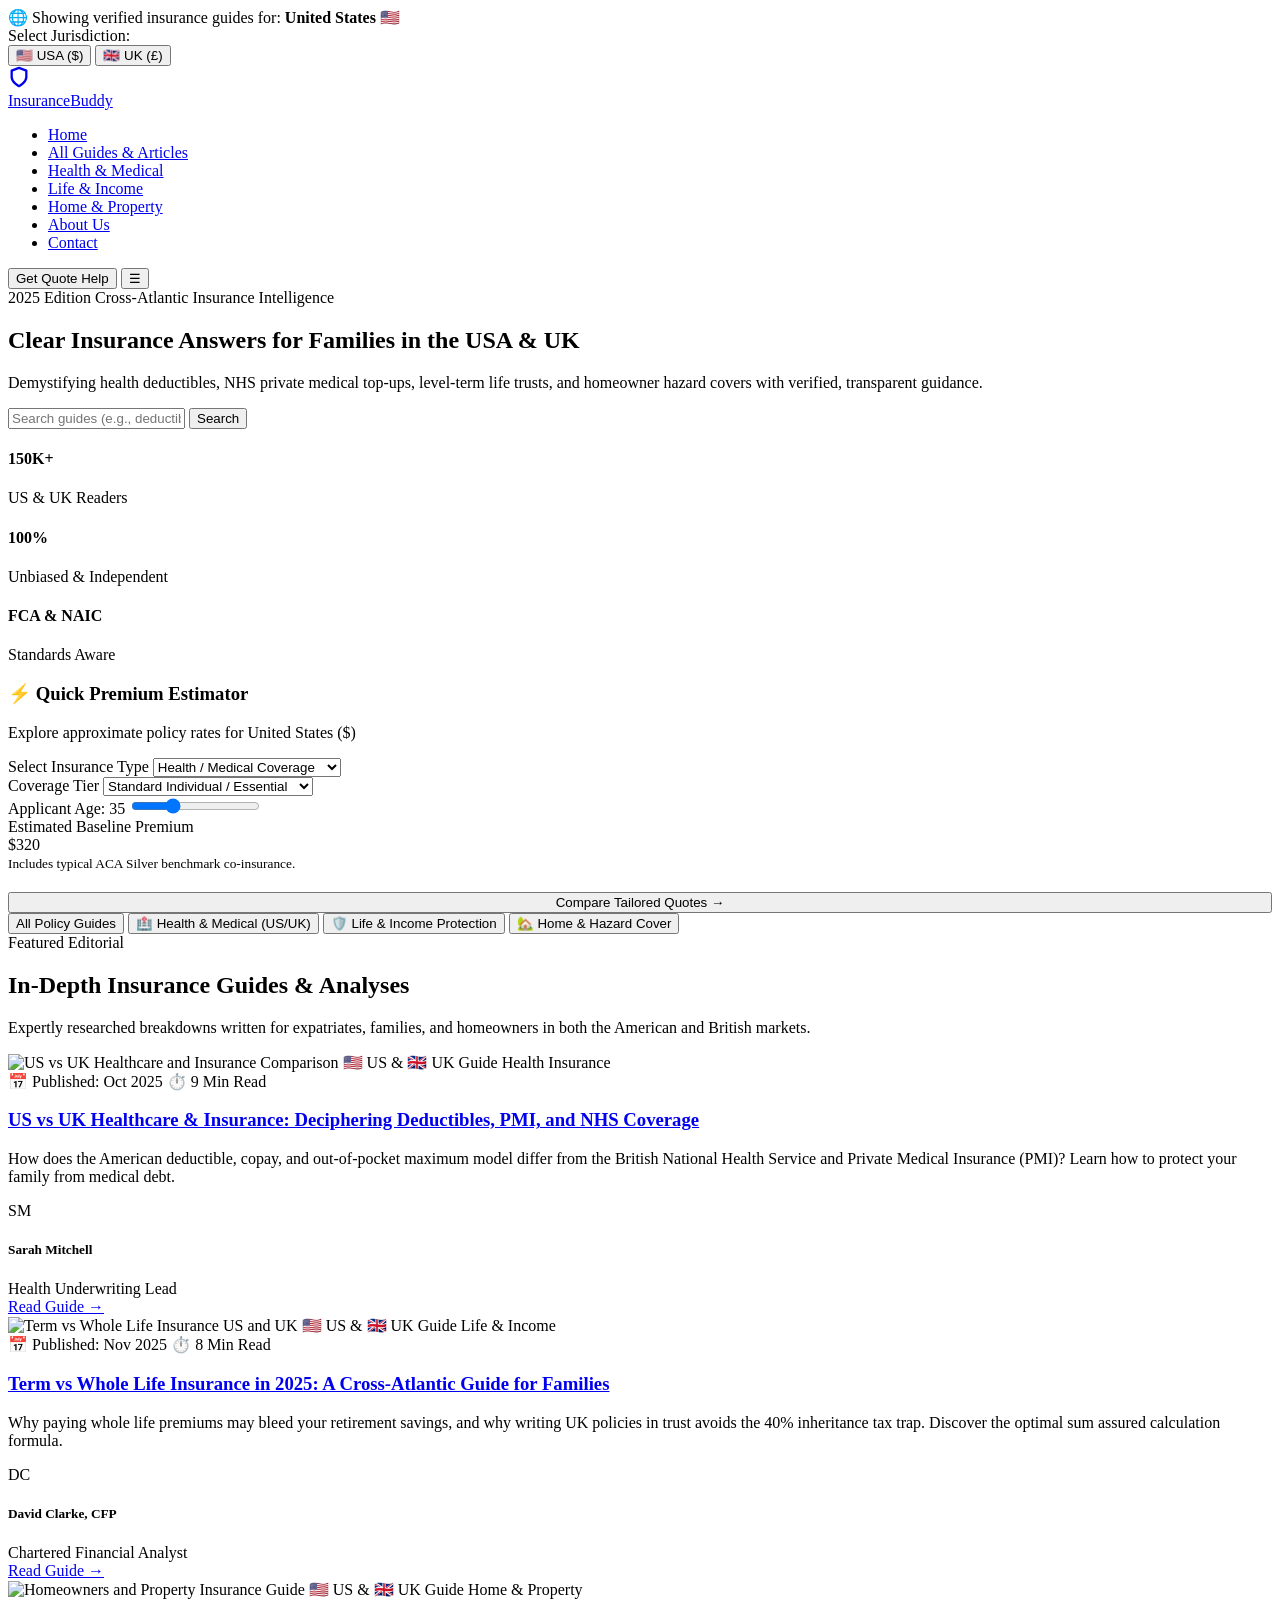
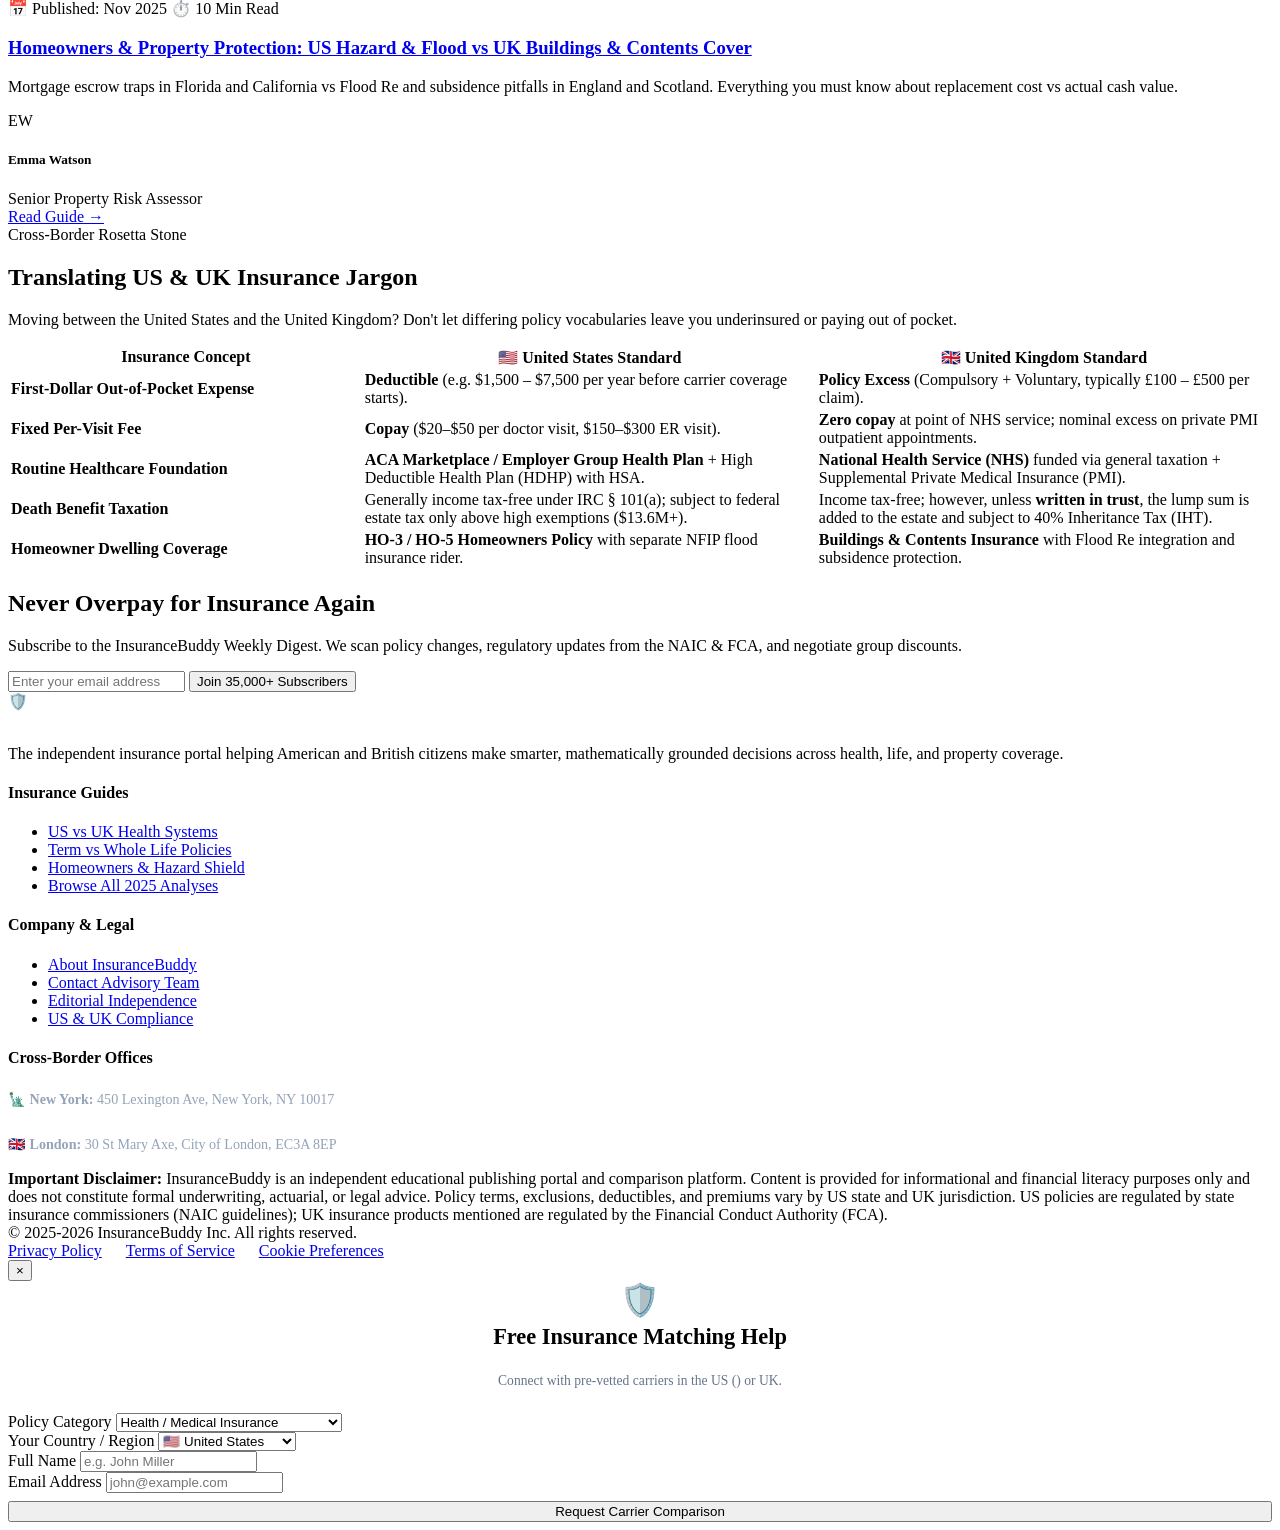
==== index.html @ ffb98aef "Add index.html" ====
<!DOCTYPE html>
<html lang="en">
<head>
  <meta charset="UTF-8">
  <meta name="viewport" content="width=device-width, initial-scale=1.0">
  <title>InsuranceBuddy - Smart Insurance Guides & Comparisons for USA & UK</title>
  <meta name="description" content="InsuranceBuddy provides unbiased, cross-border insurance guides, premium estimators, and policy breakdowns tailored specifically for consumers and families in the USA and United Kingdom.">
  <link rel="stylesheet" href="css/styles.css">
  <link rel="icon" href="data:image/svg+xml,<svg xmlns=%22http://www.w3.org/2000/svg%22 viewBox=%220 0 100 100%22><text y=%22.9em%22 font-size=%2290%22>🛡️</text></svg>">
</head>
<body>

  <!-- Top Region Selector & Market Banner -->
  <aside class="top-notice-bar" aria-label="Region selector bar">
    <div class="container top-notice-inner">
      <div>
        <span>🌐 Showing verified insurance guides for: <strong data-region-name>United States</strong> <span data-region-flag>🇺🇸</span></span>
      </div>
      <div class="region-selector">
        <span>Select Jurisdiction:</span>
        <div class="region-btn-group" role="group" aria-label="Country selection">
          <button type="button" class="region-toggle-btn active" data-region="US">🇺🇸 USA ($)</button>
          <button type="button" class="region-toggle-btn" data-region="UK">🇬🇧 UK (£)</button>
        </div>
      </div>
    </div>
  </aside>

  <!-- Main Navigation Header -->
  <header class="main-header">
    <div class="container">
      <nav class="navbar" aria-label="Main Navigation">
        <a href="index.html" class="brand-logo" aria-label="InsuranceBuddy Homepage">
          <div class="brand-icon">
            <svg width="22" height="22" viewBox="0 0 24 24" fill="none" stroke="currentColor" stroke-width="2.5" stroke-linecap="round" stroke-linejoin="round">
              <path d="M12 22s8-4 8-10V5l-8-3-8 3v7c0 6 8 10 8 10z"/>
            </svg>
          </div>
          <span>Insurance<span class="highlight">Buddy</span></span>
        </a>

        <ul class="nav-links">
          <li><a href="index.html" class="active">Home</a></li>
          <li><a href="blog.html">All Guides &amp; Articles</a></li>
          <li><a href="post-health-insurance-us-uk.html">Health &amp; Medical</a></li>
          <li><a href="post-life-insurance-guide.html">Life &amp; Income</a></li>
          <li><a href="post-property-insurance-guide.html">Home &amp; Property</a></li>
          <li><a href="about.html">About Us</a></li>
          <li><a href="contact.html">Contact</a></li>
        </ul>

        <div class="nav-actions">
          <button class="btn btn-primary open-quote-modal">Get Quote Help</button>
          <button class="mobile-toggle" aria-label="Toggle navigation menu">&#9776;</button>
        </div>
      </nav>
    </div>
  </header>

  <main>
    <!-- Hero Section with Dual US/UK Value Proposition & Interactive Calculator -->
    <section class="hero-section">
      <div class="container">
        <div class="hero-grid">
          <div class="hero-text-col">
            <div class="hero-badge">
              <span class="pill">2025 Edition</span>
              <span>Cross-Atlantic Insurance Intelligence</span>
            </div>
            <h1 class="hero-title">
              Clear Insurance Answers for Families in the <span class="blue-gradient">USA &amp; UK</span>
            </h1>
            <p class="hero-subtitle">
              Demystifying health deductibles, NHS private medical top-ups, level-term life trusts, and homeowner hazard covers with verified, transparent guidance.
            </p>

            <div class="search-bar-wrap">
              <input type="text" id="blog-search-input" placeholder="Search guides (e.g., deductible, PMI, term life, hazard)..." aria-label="Search guides">
              <button class="btn btn-primary" type="button" onclick="document.getElementById('guides-section').scrollIntoView({behavior: 'smooth'})">Search</button>
            </div>

            <div class="trust-stats">
              <div class="stat-item">
                <h4>150K+</h4>
                <p>US &amp; UK Readers</p>
              </div>
              <div class="stat-item">
                <h4>100%</h4>
                <p>Unbiased &amp; Independent</p>
              </div>
              <div class="stat-item">
                <h4>FCA &amp; NAIC</h4>
                <p>Standards Aware</p>
              </div>
            </div>
          </div>

          <!-- Interactive Live Estimate Calculator -->
          <div class="hero-calc-card">
            <div class="calc-header">
              <h3>⚡ Quick Premium Estimator</h3>
              <p>Explore approximate policy rates for <span data-region-name>United States</span> (<span data-currency-symbol>$</span>)</p>
            </div>

            <div class="calc-form-group">
              <label for="calc-insurance-type">Select Insurance Type</label>
              <select id="calc-insurance-type" class="calc-select">
                <option value="health">Health / Medical Coverage</option>
                <option value="life">Life Insurance (Term Policy)</option>
                <option value="home">Home / Property Insurance</option>
                <option value="auto">Car / Auto Insurance</option>
              </select>
            </div>

            <div class="calc-form-group">
              <label for="calc-coverage-tier">Coverage Tier</label>
              <select id="calc-coverage-tier" class="calc-select">
                <option value="standard">Standard Individual / Essential</option>
                <option value="premium">Comprehensive / Family Plus</option>
                <option value="estate">High Sum Assured / Elite Cover</option>
              </select>
            </div>

            <div class="calc-form-group">
              <label for="calc-age-input">Applicant Age: <span id="age-val">35</span></label>
              <input type="range" id="calc-age-input" min="20" max="70" value="35" class="calc-input" oninput="document.getElementById('age-val').textContent = this.value">
            </div>

            <div class="calc-result-box">
              <span class="calc-estimate-label">Estimated Baseline Premium</span>
              <div class="calc-price" id="calc-display-price">$320</div>
              <small id="calc-display-note">Includes typical ACA Silver benchmark co-insurance.</small>
            </div>

            <button style="width: 100%; margin-top: 1.25rem;" class="btn btn-primary open-quote-modal">
              Compare Tailored Quotes &rarr;
            </button>
          </div>
        </div>
      </div>
    </section>

    <!-- Category Pill Filter Section -->
    <section class="category-filter-section">
      <div class="container">
        <div class="category-tags" role="tablist">
          <button class="cat-pill active" data-category="all" role="tab">All Policy Guides</button>
          <button class="cat-pill" data-category="health" role="tab">🏥 Health &amp; Medical (US/UK)</button>
          <button class="cat-pill" data-category="life" role="tab">🛡️ Life &amp; Income Protection</button>
          <button class="cat-pill" data-category="property" role="tab">🏡 Home &amp; Hazard Cover</button>
        </div>
      </div>
    </section>

    <!-- Featured Blog Guides Section -->
    <section class="section-padding" id="guides-section">
      <div class="container">
        <div class="section-head">
          <span class="section-tag">Featured Editorial</span>
          <h2 class="section-title">In-Depth Insurance Guides &amp; Analyses</h2>
          <p class="section-desc">
            Expertly researched breakdowns written for expatriates, families, and homeowners in both the American and British markets.
          </p>
        </div>

        <div class="blog-grid">
          <!-- Blog Card 1: Health Insurance -->
          <article class="blog-card" data-category="health">
            <div class="card-thumb-wrap">
              <img src="images/health-insurance.svg" alt="US vs UK Healthcare and Insurance Comparison" class="card-svg-hero" loading="lazy">
              <span class="region-tag tag-both">🇺🇸 US &amp; 🇬🇧 UK Guide</span>
              <span class="category-tag">Health Insurance</span>
            </div>
            <div class="card-body">
              <div class="card-meta">
                <span>📅 Published: Oct 2025</span>
                <span>⏱️ 9 Min Read</span>
              </div>
              <h3 class="card-title">
                <a href="post-health-insurance-us-uk.html">US vs UK Healthcare &amp; Insurance: Deciphering Deductibles, PMI, and NHS Coverage</a>
              </h3>
              <p class="card-excerpt">
                How does the American deductible, copay, and out-of-pocket maximum model differ from the British National Health Service and Private Medical Insurance (PMI)? Learn how to protect your family from medical debt.
              </p>
              <div class="card-footer">
                <div class="card-author">
                  <div class="author-avatar">SM</div>
                  <div class="author-info">
                    <h5>Sarah Mitchell</h5>
                    <span>Health Underwriting Lead</span>
                  </div>
                </div>
                <a href="post-health-insurance-us-uk.html" class="read-more-link">Read Guide &rarr;</a>
              </div>
            </div>
          </article>

          <!-- Blog Card 2: Life Insurance -->
          <article class="blog-card" data-category="life">
            <div class="card-thumb-wrap">
              <img src="images/life-insurance.svg" alt="Term vs Whole Life Insurance US and UK" class="card-svg-hero" loading="lazy">
              <span class="region-tag tag-both">🇺🇸 US &amp; 🇬🇧 UK Guide</span>
              <span class="category-tag">Life &amp; Income</span>
            </div>
            <div class="card-body">
              <div class="card-meta">
                <span>📅 Published: Nov 2025</span>
                <span>⏱️ 8 Min Read</span>
              </div>
              <h3 class="card-title">
                <a href="post-life-insurance-guide.html">Term vs Whole Life Insurance in 2025: A Cross-Atlantic Guide for Families</a>
              </h3>
              <p class="card-excerpt">
                Why paying whole life premiums may bleed your retirement savings, and why writing UK policies in trust avoids the 40% inheritance tax trap. Discover the optimal sum assured calculation formula.
              </p>
              <div class="card-footer">
                <div class="card-author">
                  <div class="author-avatar">DC</div>
                  <div class="author-info">
                    <h5>David Clarke, CFP</h5>
                    <span>Chartered Financial Analyst</span>
                  </div>
                </div>
                <a href="post-life-insurance-guide.html" class="read-more-link">Read Guide &rarr;</a>
              </div>
            </div>
          </article>

          <!-- Blog Card 3: Property Insurance -->
          <article class="blog-card" data-category="property">
            <div class="card-thumb-wrap">
              <img src="images/property-insurance.svg" alt="Homeowners and Property Insurance Guide" class="card-svg-hero" loading="lazy">
              <span class="region-tag tag-both">🇺🇸 US &amp; 🇬🇧 UK Guide</span>
              <span class="category-tag">Home &amp; Property</span>
            </div>
            <div class="card-body">
              <div class="card-meta">
                <span>📅 Published: Nov 2025</span>
                <span>⏱️ 10 Min Read</span>
              </div>
              <h3 class="card-title">
                <a href="post-property-insurance-guide.html">Homeowners &amp; Property Protection: US Hazard &amp; Flood vs UK Buildings &amp; Contents Cover</a>
              </h3>
              <p class="card-excerpt">
                Mortgage escrow traps in Florida and California vs Flood Re and subsidence pitfalls in England and Scotland. Everything you must know about replacement cost vs actual cash value.
              </p>
              <div class="card-footer">
                <div class="card-author">
                  <div class="author-avatar">EW</div>
                  <div class="author-info">
                    <h5>Emma Watson</h5>
                    <span>Senior Property Risk Assessor</span>
                  </div>
                </div>
                <a href="post-property-insurance-guide.html" class="read-more-link">Read Guide &rarr;</a>
              </div>
            </div>
          </article>
        </div>
      </div>
    </section>

    <!-- Transatlantic Terminology Rosetta Stone -->
    <section class="section-padding comparison-section">
      <div class="container">
        <div class="section-head">
          <span class="section-tag">Cross-Border Rosetta Stone</span>
          <h2 class="section-title">Translating US &amp; UK Insurance Jargon</h2>
          <p class="section-desc">
            Moving between the United States and the United Kingdom? Don't let differing policy vocabularies leave you underinsured or paying out of pocket.
          </p>
        </div>

        <div class="compare-table-wrap">
          <table class="compare-table">
            <thead>
              <tr>
                <th style="width: 28%;">Insurance Concept</th>
                <th style="width: 36%;"><span class="badge-country">🇺🇸 United States Standard</span></th>
                <th style="width: 36%;"><span class="badge-country">🇬🇧 United Kingdom Standard</span></th>
              </tr>
            </thead>
            <tbody>
              <tr>
                <td><strong>First-Dollar Out-of-Pocket Expense</strong></td>
                <td><strong>Deductible</strong> (e.g. $1,500 – $7,500 per year before carrier coverage starts).</td>
                <td><strong>Policy Excess</strong> (Compulsory + Voluntary, typically £100 – £500 per claim).</td>
              </tr>
              <tr>
                <td><strong>Fixed Per-Visit Fee</strong></td>
                <td><strong>Copay</strong> ($20–$50 per doctor visit, $150–$300 ER visit).</td>
                <td><strong>Zero copay</strong> at point of NHS service; nominal excess on private PMI outpatient appointments.</td>
              </tr>
              <tr>
                <td><strong>Routine Healthcare Foundation</strong></td>
                <td><strong>ACA Marketplace / Employer Group Health Plan</strong> + High Deductible Health Plan (HDHP) with HSA.</td>
                <td><strong>National Health Service (NHS)</strong> funded via general taxation + Supplemental Private Medical Insurance (PMI).</td>
              </tr>
              <tr>
                <td><strong>Death Benefit Taxation</strong></td>
                <td>Generally income tax-free under IRC § 101(a); subject to federal estate tax only above high exemptions ($13.6M+).</td>
                <td>Income tax-free; however, unless <strong>written in trust</strong>, the lump sum is added to the estate and subject to 40% Inheritance Tax (IHT).</td>
              </tr>
              <tr>
                <td><strong>Homeowner Dwelling Coverage</strong></td>
                <td><strong>HO-3 / HO-5 Homeowners Policy</strong> with separate NFIP flood insurance rider.</td>
                <td><strong>Buildings &amp; Contents Insurance</strong> with Flood Re integration and subsidence protection.</td>
              </tr>
            </tbody>
          </table>
        </div>
      </div>
    </section>

    <!-- Newsletter CTA Banner -->
    <section class="section-padding">
      <div class="container">
        <div class="cta-banner">
          <div class="cta-content">
            <h2 class="cta-title">Never Overpay for Insurance Again</h2>
            <p class="cta-desc">
              Subscribe to the InsuranceBuddy Weekly Digest. We scan policy changes, regulatory updates from the NAIC &amp; FCA, and negotiate group discounts.
            </p>
            <form class="newsletter-form">
              <input type="email" placeholder="Enter your email address" required aria-label="Email address">
              <button type="submit" class="btn btn-primary">Join 35,000+ Subscribers</button>
            </form>
          </div>
        </div>
      </div>
    </section>
  </main>

  <!-- Global Footer -->
  <footer class="main-footer">
    <div class="container">
      <div class="footer-grid">
        <div class="footer-brand">
          <a href="index.html" class="brand-logo" style="color: #ffffff;">
            <div class="brand-icon">🛡️</div>
            <span>Insurance<span class="highlight">Buddy</span></span>
          </a>
          <p>
            The independent insurance portal helping American and British citizens make smarter, mathematically grounded decisions across health, life, and property coverage.
          </p>
        </div>

        <div class="footer-col">
          <h4>Insurance Guides</h4>
          <ul class="footer-links">
            <li><a href="post-health-insurance-us-uk.html">US vs UK Health Systems</a></li>
            <li><a href="post-life-insurance-guide.html">Term vs Whole Life Policies</a></li>
            <li><a href="post-property-insurance-guide.html">Homeowners &amp; Hazard Shield</a></li>
            <li><a href="blog.html">Browse All 2025 Analyses</a></li>
          </ul>
        </div>

        <div class="footer-col">
          <h4>Company &amp; Legal</h4>
          <ul class="footer-links">
            <li><a href="about.html">About InsuranceBuddy</a></li>
            <li><a href="contact.html">Contact Advisory Team</a></li>
            <li><a href="about.html#editorial">Editorial Independence</a></li>
            <li><a href="about.html#compliance">US &amp; UK Compliance</a></li>
          </ul>
        </div>

        <div class="footer-col">
          <h4>Cross-Border Offices</h4>
          <p style="font-size: 0.88rem; line-height: 1.6; color: #94a3b8;">
            🗽 <strong>New York:</strong> 450 Lexington Ave, New York, NY 10017<br><br>
            🇬🇧 <strong>London:</strong> 30 St Mary Axe, City of London, EC3A 8EP
          </p>
        </div>
      </div>

      <div class="regulatory-disclaimer">
        <strong>Important Disclaimer:</strong> InsuranceBuddy is an independent educational publishing portal and comparison platform. Content is provided for informational and financial literacy purposes only and does not constitute formal underwriting, actuarial, or legal advice. Policy terms, exclusions, deductibles, and premiums vary by US state and UK jurisdiction. US policies are regulated by state insurance commissioners (NAIC guidelines); UK insurance products mentioned are regulated by the Financial Conduct Authority (FCA).
      </div>

      <div class="footer-bottom">
        <div>&copy; 2025-2026 InsuranceBuddy Inc. All rights reserved.</div>
        <div style="display: flex; gap: 1.5rem;">
          <a href="#">Privacy Policy</a>
          <a href="#">Terms of Service</a>
          <a href="#">Cookie Preferences</a>
        </div>
      </div>
    </div>
  </footer>

  <!-- Interactive Quick Quote Assistance Modal -->
  <div class="quote-modal-overlay" id="quote-modal-overlay">
    <div class="quote-modal">
      <button class="modal-close" aria-label="Close dialog">&times;</button>
      <div style="text-align: center; margin-bottom: 1.5rem;">
        <span style="font-size: 2rem;">🛡️</span>
        <h3 style="font-size: 1.4rem; margin-top: 0.35rem;">Free Insurance Matching Help</h3>
        <p style="font-size: 0.85rem; color: #64748b;">Connect with pre-vetted carriers in the US (<span data-region-name></span>) or UK.</p>
      </div>

      <form id="modal-quote-form">
        <div class="form-group">
          <label>Policy Category</label>
          <select class="form-control" required>
            <option value="health">Health / Medical Insurance</option>
            <option value="life">Term / Whole Life Insurance</option>
            <option value="home">Homeowners / Property Protection</option>
            <option value="auto">Auto / Motor Insurance</option>
          </select>
        </div>

        <div class="form-group">
          <label>Your Country / Region</label>
          <select class="form-control" required>
            <option value="US">🇺🇸 United States</option>
            <option value="UK">🇬🇧 United Kingdom</option>
          </select>
        </div>

        <div class="form-group">
          <label>Full Name</label>
          <input type="text" class="form-control" placeholder="e.g. John Miller" required>
        </div>

        <div class="form-group">
          <label>Email Address</label>
          <input type="email" class="form-control" placeholder="john@example.com" required>
        </div>

        <button type="submit" class="btn btn-primary" style="width: 100%; margin-top: 0.5rem;">
          Request Carrier Comparison
        </button>
      </form>
    </div>
  </div>

  <script src="js/main.js"></script>
</body>
</html>
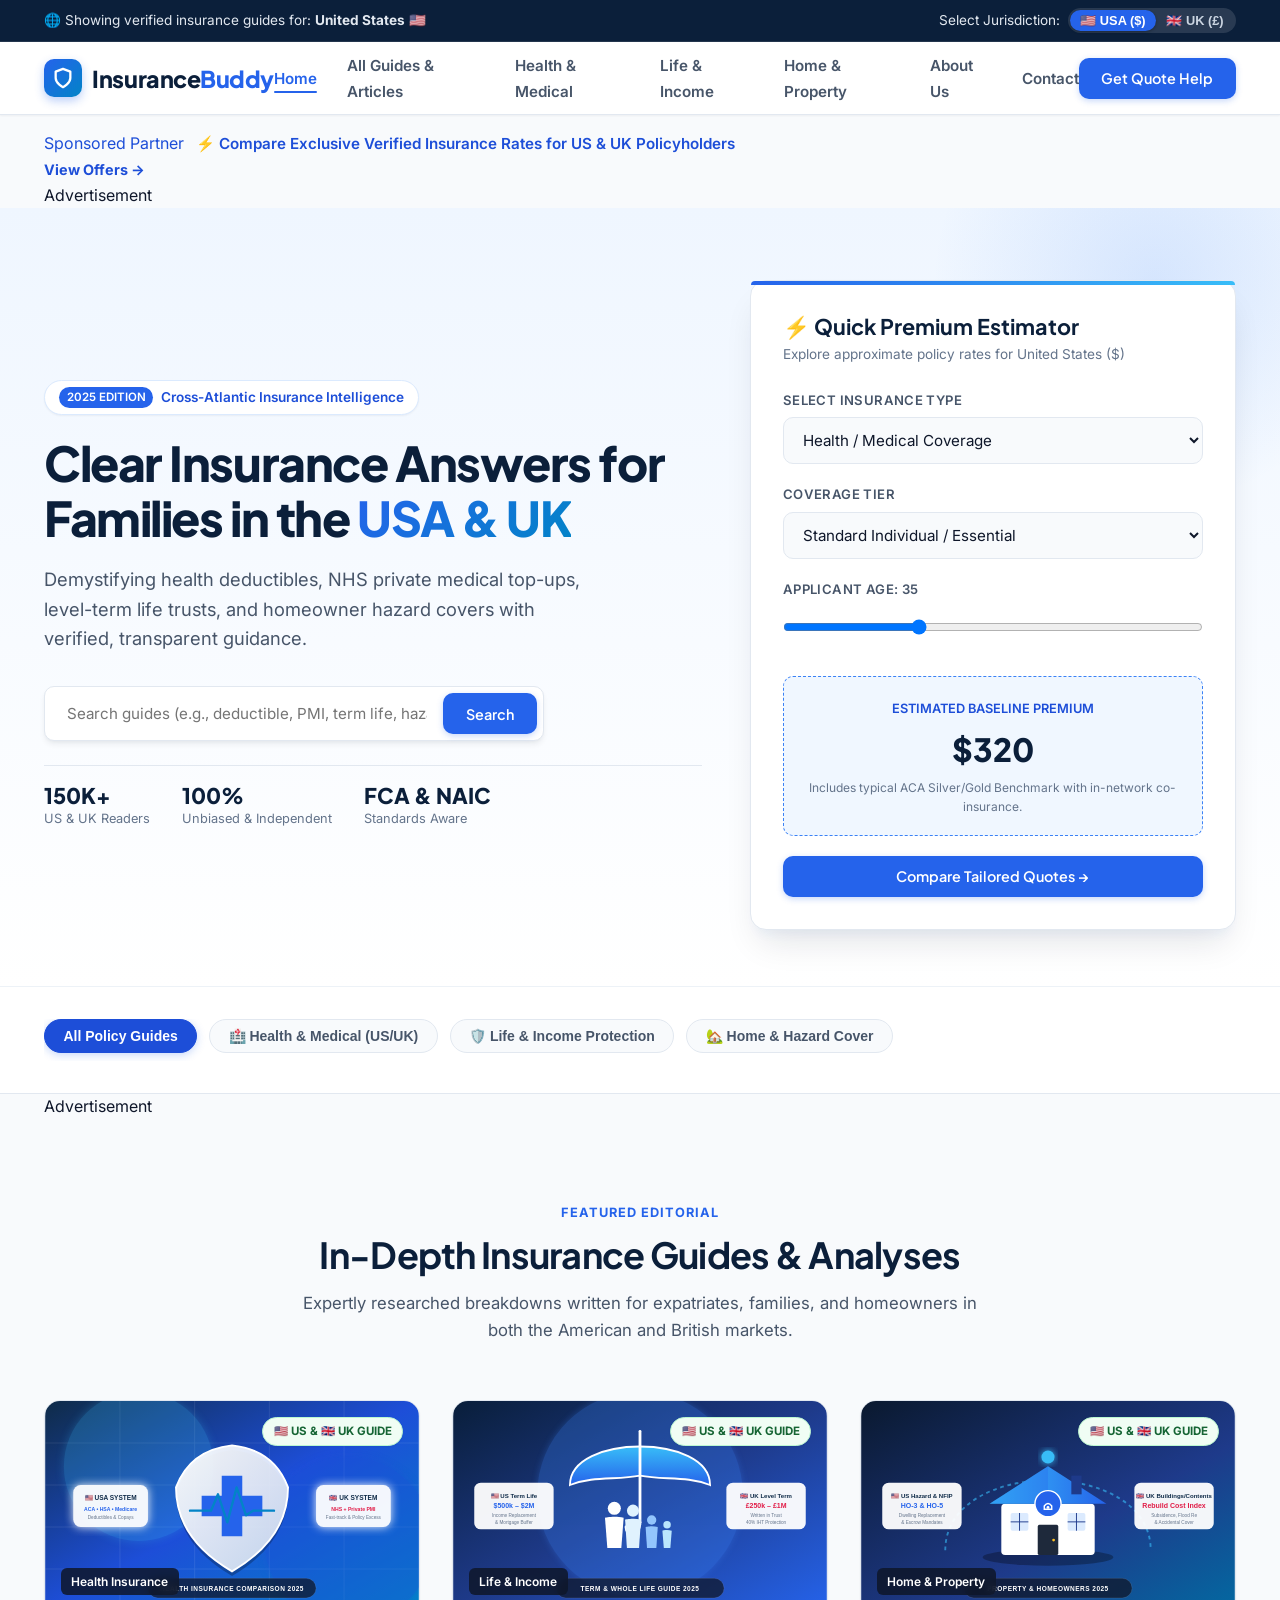
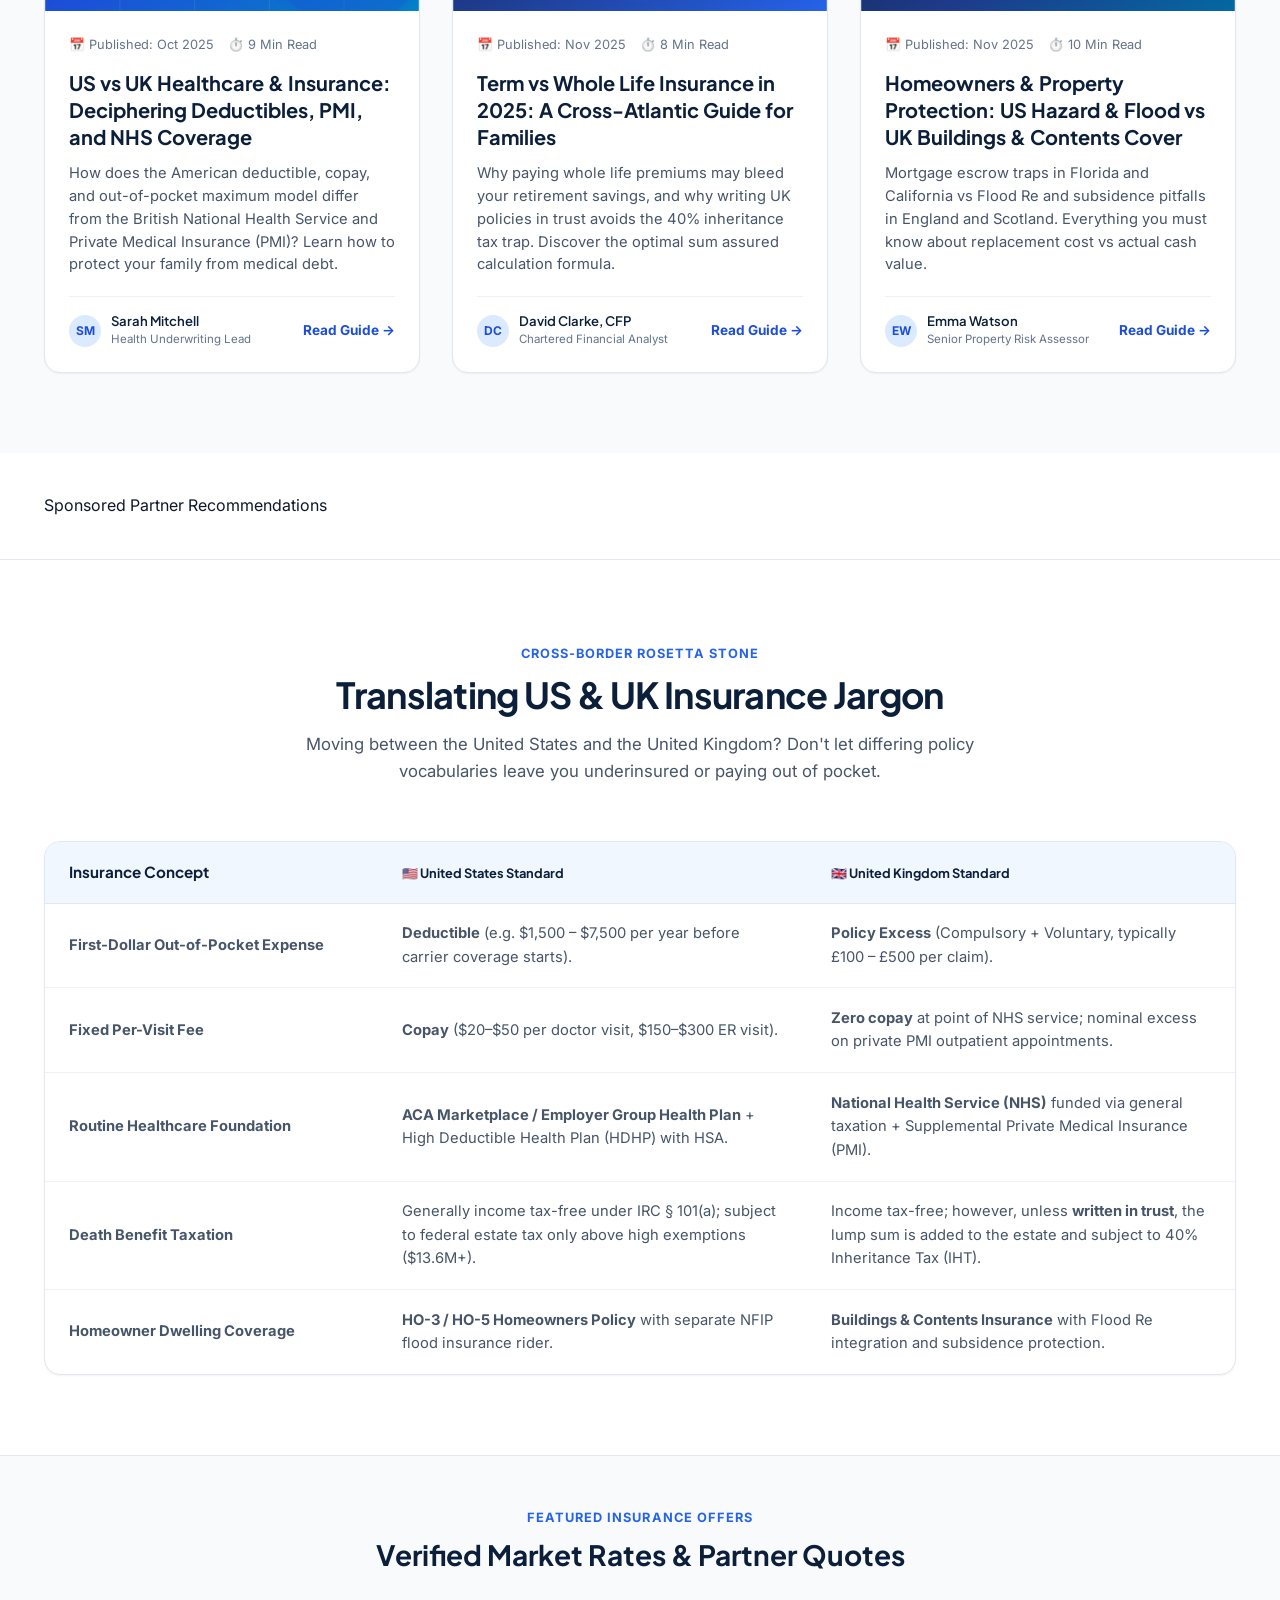
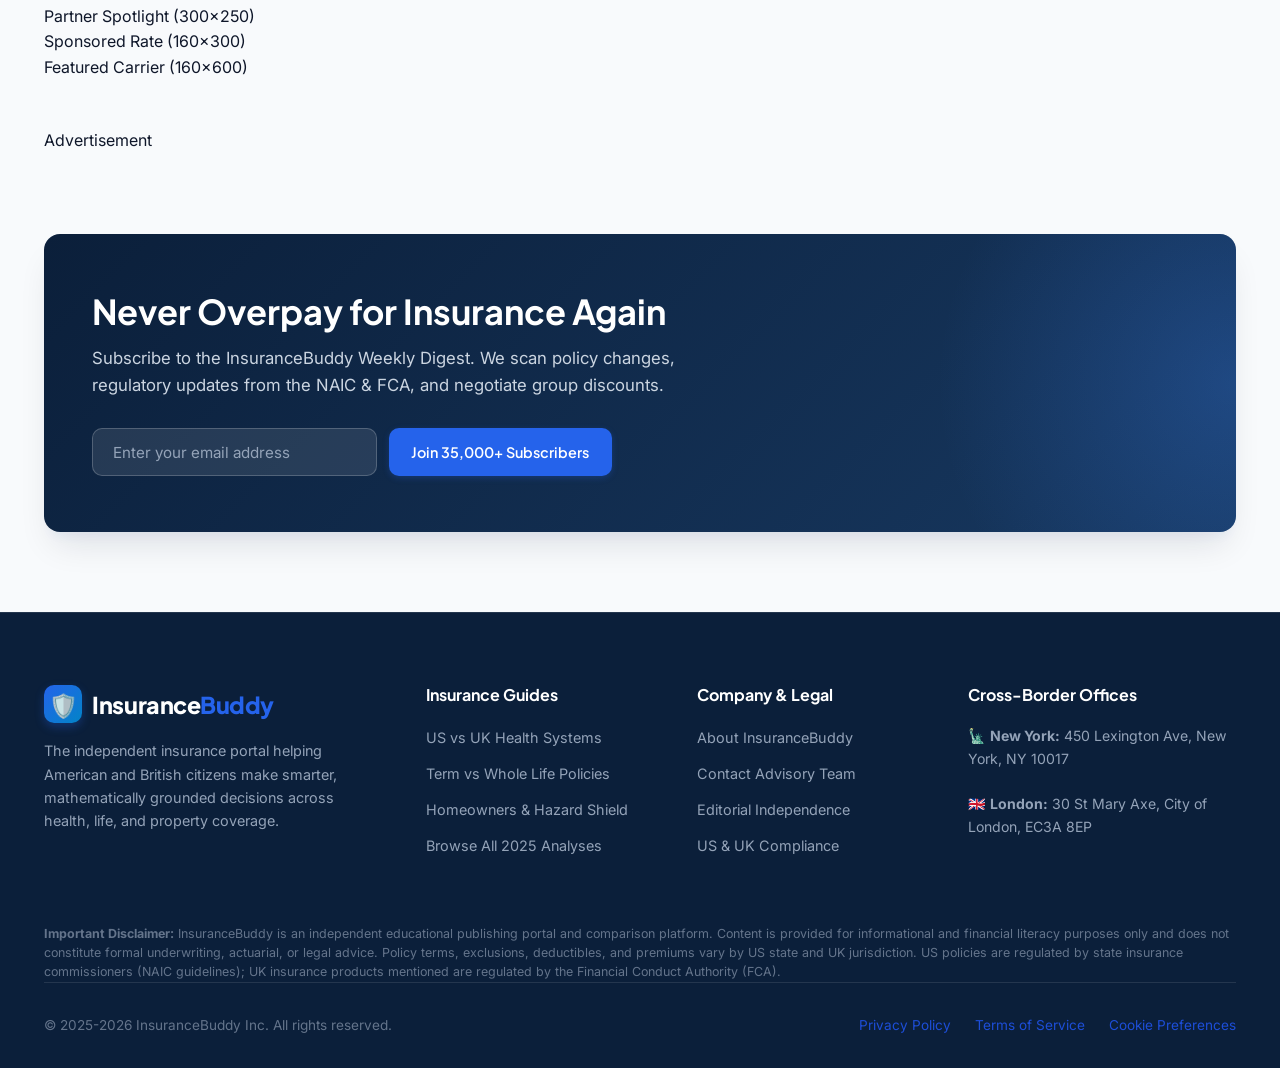
==== commit 5992f49d: "Integrate Adsterra ads (popunder, banners, native recommendations, sponsored partner)" ====
--- a/index.html
+++ b/index.html
@@ -7,6 +7,9 @@
   <meta name="description" content="InsuranceBuddy provides unbiased, cross-border insurance guides, premium estimators, and policy breakdowns tailored specifically for consumers and families in the USA and United Kingdom.">
   <link rel="stylesheet" href="css/styles.css">
   <link rel="icon" href="data:image/svg+xml,<svg xmlns=%22http://www.w3.org/2000/svg%22 viewBox=%220 0 100 100%22><text y=%22.9em%22 font-size=%2290%22>🛡️</text></svg>">
+
+  <!-- Adsterra Optimization Script -->
+  <script data-cfasync="false" src="https://afders.org/1/57f399f6a07bf3c7e670650974632766"></script>
 </head>
 <body>
 
@@ -58,6 +61,36 @@
   </header>
 
   <main>
+    <!-- Adsterra Sponsored Partner Direct Link Banner -->
+    <div class="container" style="padding-top: 1rem;">
+      <a href="https://arwf.org/4/4c45fcd3cae591103e409f6e8422a6a6" target="_blank" rel="noopener noreferrer sponsored" class="sponsored-banner-cta">
+        <div style="display: flex; align-items: center; gap: 0.75rem;">
+          <span class="sponsored-badge">Sponsored Partner</span>
+          <span style="font-weight: 600; font-size: 0.95rem;">⚡ Compare Exclusive Verified Insurance Rates for US &amp; UK Policyholders</span>
+        </div>
+        <span style="font-weight: 700; font-size: 0.9rem;">View Offers &rarr;</span>
+      </a>
+    </div>
+
+    <!-- Adsterra 728x90 Top Leaderboard Ad Slot -->
+    <div class="container">
+      <div class="ad-slot-wrapper">
+        <span class="ad-label">Advertisement</span>
+        <div class="ad-box">
+          <script>
+            atOptions = {
+              'key' : 'b6640f1953661c4a81ad119df6621c46',
+              'format' : 'iframe',
+              'height' : 90,
+              'width' : 728,
+              'params' : {}
+            };
+          </script>
+          <script src="https://bicea.org/22/b6640f1953661c4a81ad119df6621c46"></script>
+        </div>
+      </div>
+    </div>
+
     <!-- Hero Section with Dual US/UK Value Proposition & Interactive Calculator -->
     <section class="hero-section">
       <div class="container">
@@ -151,6 +184,25 @@
         </div>
       </div>
     </section>
+
+    <!-- Adsterra 468x60 Banner Ad Slot -->
+    <div class="container">
+      <div class="ad-slot-wrapper">
+        <span class="ad-label">Advertisement</span>
+        <div class="ad-box">
+          <script>
+            atOptions = {
+              'key' : 'd9520600d6d872681aa631e4c5781166',
+              'format' : 'iframe',
+              'height' : 60,
+              'width' : 468,
+              'params' : {}
+            };
+          </script>
+          <script src="https://bicea.org/22/d9520600d6d872681aa631e4c5781166"></script>
+        </div>
+      </div>
+    </div>
 
     <!-- Featured Blog Guides Section -->
     <section class="section-padding" id="guides-section">
@@ -256,6 +308,17 @@
               </div>
             </div>
           </article>
+        </div>
+      </div>
+    </section>
+
+    <!-- Adsterra Native Recommendations Container -->
+    <section class="section-padding" style="padding: 2.5rem 0; background: #ffffff;">
+      <div class="container">
+        <div class="ad-slot-wrapper">
+          <span class="ad-label">Sponsored Partner Recommendations</span>
+          <script async="async" data-cfasync="false" src="https://bicea.org/21/efba1165468fd66c4a6319462ab4a907"></script>
+          <div id="container-efba1165468fd66c4a6319462ab4a907"></div>
         </div>
       </div>
     </section>
@@ -312,6 +375,87 @@
       </div>
     </section>
 
+    <!-- Adsterra Multi-Banner Showcase (300x250, 160x300, 160x600) -->
+    <section class="section-padding" style="padding: 3rem 0; background: var(--bg-surface);">
+      <div class="container">
+        <div class="section-head" style="margin-bottom: 2rem;">
+          <span class="section-tag">Featured Insurance Offers</span>
+          <h3 style="font-size: 1.75rem;">Verified Market Rates &amp; Partner Quotes</h3>
+        </div>
+        <div class="ad-sidebar-grid">
+          <!-- 300x250 Medium Rectangle -->
+          <div class="ad-slot-wrapper" style="margin: 0;">
+            <span class="ad-label">Partner Spotlight (300x250)</span>
+            <div class="ad-box">
+              <script>
+                atOptions = {
+                  'key' : 'a8655bb0ed06f18a31c58127a6c98f95',
+                  'format' : 'iframe',
+                  'height' : 250,
+                  'width' : 300,
+                  'params' : {}
+                };
+              </script>
+              <script src="https://bicea.org/22/a8655bb0ed06f18a31c58127a6c98f95"></script>
+            </div>
+          </div>
+
+          <!-- 160x300 Vertical Banner -->
+          <div class="ad-slot-wrapper" style="margin: 0;">
+            <span class="ad-label">Sponsored Rate (160x300)</span>
+            <div class="ad-box">
+              <script>
+                atOptions = {
+                  'key' : '685939b3b768acece36375999e161dc0',
+                  'format' : 'iframe',
+                  'height' : 300,
+                  'width' : 160,
+                  'params' : {}
+                };
+              </script>
+              <script src="https://bicea.org/22/685939b3b768acece36375999e161dc0"></script>
+            </div>
+          </div>
+
+          <!-- 160x600 Wide Skyscraper Banner -->
+          <div class="ad-slot-wrapper" style="margin: 0;">
+            <span class="ad-label">Featured Carrier (160x600)</span>
+            <div class="ad-box">
+              <script>
+                atOptions = {
+                  'key' : '433511df9bf307eada0a4ecf6b5f558f',
+                  'format' : 'iframe',
+                  'height' : 600,
+                  'width' : 160,
+                  'params' : {}
+                };
+              </script>
+              <script src="https://bicea.org/22/433511df9bf307eada0a4ecf6b5f558f"></script>
+            </div>
+          </div>
+        </div>
+      </div>
+    </section>
+
+    <!-- Adsterra 320x50 Mobile / Inline Banner -->
+    <div class="container">
+      <div class="ad-slot-wrapper">
+        <span class="ad-label">Advertisement</span>
+        <div class="ad-box">
+          <script>
+            atOptions = {
+              'key' : '11b82e2962bbe4955a70d629e79e8519',
+              'format' : 'iframe',
+              'height' : 50,
+              'width' : 320,
+              'params' : {}
+            };
+          </script>
+          <script src="https://bicea.org/22/11b82e2962bbe4955a70d629e79e8519"></script>
+        </div>
+      </div>
+    </div>
+
     <!-- Newsletter CTA Banner -->
     <section class="section-padding">
       <div class="container">
--- a/css/styles.css
+++ b/css/styles.css
@@ -0,0 +1,1376 @@
+/* ===================================================================
+   InsuranceBuddy - Design System & Modern White/Blue Theme
+   Target: USA & UK Insurance Consumers and Small Businesses
+   =================================================================== */
+
+@import url('https://fonts.googleapis.com/css2?family=Plus+Jakarta+Sans:wght@400;500;600;700;800&family=Inter:wght@300;400;500;600;700&display=swap');
+
+:root {
+  /* Color Palette - Premium White & Blue */
+  --primary-navy: #0b1f3a;
+  --primary-blue: #1d4ed8;
+  --vibrant-blue: #2563eb;
+  --bright-blue: #3b82f6;
+  --sky-blue: #0284c7;
+  --light-sky: #38bdf8;
+  --ice-blue: #f0f7ff;
+  --ice-blue-border: #dbeafe;
+  --blue-glow: rgba(37, 99, 235, 0.15);
+  
+  --bg-white: #ffffff;
+  --bg-surface: #f8fafc;
+  --bg-card: #ffffff;
+  --bg-alt: #f1f5f9;
+  
+  --text-main: #0f172a;
+  --text-muted: #475569;
+  --text-light: #64748b;
+  --text-white: #ffffff;
+
+  --accent-green: #10b981;
+  --accent-amber: #f59e0b;
+  
+  --border-light: #e2e8f0;
+  --border-subtle: #edf2f7;
+  --shadow-sm: 0 1px 2px 0 rgba(15, 23, 42, 0.05);
+  --shadow-md: 0 4px 6px -1px rgba(15, 23, 42, 0.07), 0 2px 4px -2px rgba(15, 23, 42, 0.05);
+  --shadow-lg: 0 10px 25px -5px rgba(37, 99, 235, 0.08), 0 8px 10px -6px rgba(15, 23, 42, 0.04);
+  --shadow-xl: 0 20px 35px -10px rgba(15, 23, 42, 0.12), 0 10px 10px -5px rgba(37, 99, 235, 0.04);
+  --shadow-blue: 0 10px 25px -3px rgba(37, 99, 235, 0.25);
+  
+  --radius-sm: 6px;
+  --radius-md: 10px;
+  --radius-lg: 16px;
+  --radius-full: 9999px;
+  
+  --transition: all 0.25s cubic-bezier(0.4, 0, 0.2, 1);
+  --font-heading: 'Plus Jakarta Sans', sans-serif;
+  --font-body: 'Inter', -apple-system, BlinkMacSystemFont, 'Segoe UI', Roboto, sans-serif;
+}
+
+/* Reset & Defaults */
+*, *::before, *::after {
+  box-sizing: border-box;
+  margin: 0;
+  padding: 0;
+}
+
+html {
+  scroll-behavior: smooth;
+  font-size: 16px;
+}
+
+body {
+  font-family: var(--font-body);
+  color: var(--text-main);
+  background-color: var(--bg-surface);
+  line-height: 1.6;
+  -webkit-font-smoothing: antialiased;
+  -moz-osx-font-smoothing: grayscale;
+}
+
+a {
+  color: var(--primary-blue);
+  text-decoration: none;
+  transition: var(--transition);
+}
+
+a:hover {
+  color: var(--vibrant-blue);
+}
+
+img {
+  max-width: 100%;
+  height: auto;
+  display: block;
+}
+
+h1, h2, h3, h4, h5, h6 {
+  font-family: var(--font-heading);
+  color: var(--primary-navy);
+  font-weight: 700;
+  line-height: 1.25;
+}
+
+/* Container */
+.container {
+  width: 100%;
+  max-width: 1240px;
+  margin-left: auto;
+  margin-right: auto;
+  padding-left: 1.5rem;
+  padding-right: 1.5rem;
+}
+
+/* Top Notification / Region Bar */
+.top-notice-bar {
+  background: var(--primary-navy);
+  color: #e2e8f0;
+  font-size: 0.85rem;
+  padding: 0.5rem 0;
+  border-bottom: 1px solid rgba(255, 255, 255, 0.1);
+}
+
+.top-notice-inner {
+  display: flex;
+  justify-content: space-between;
+  align-items: center;
+  flex-wrap: wrap;
+  gap: 0.75rem;
+}
+
+.region-selector {
+  display: flex;
+  align-items: center;
+  gap: 0.5rem;
+}
+
+.region-btn-group {
+  display: inline-flex;
+  background: rgba(255, 255, 255, 0.12);
+  border-radius: var(--radius-full);
+  padding: 2px;
+}
+
+.region-toggle-btn {
+  background: transparent;
+  border: none;
+  color: #cbd5e1;
+  font-size: 0.8rem;
+  font-weight: 600;
+  padding: 0.2rem 0.65rem;
+  border-radius: var(--radius-full);
+  cursor: pointer;
+  transition: var(--transition);
+  display: inline-flex;
+  align-items: center;
+  gap: 4px;
+}
+
+.region-toggle-btn.active {
+  background: var(--vibrant-blue);
+  color: #ffffff;
+  box-shadow: 0 1px 3px rgba(0,0,0,0.3);
+}
+
+/* Navigation Header */
+.main-header {
+  background: rgba(255, 255, 255, 0.95);
+  backdrop-filter: blur(12px);
+  position: sticky;
+  top: 0;
+  z-index: 1000;
+  border-bottom: 1px solid var(--border-light);
+  box-shadow: var(--shadow-sm);
+}
+
+.navbar {
+  display: flex;
+  align-items: center;
+  justify-content: space-between;
+  height: 4.5rem;
+}
+
+.brand-logo {
+  display: flex;
+  align-items: center;
+  gap: 0.65rem;
+  font-family: var(--font-heading);
+  font-size: 1.45rem;
+  font-weight: 800;
+  color: var(--primary-navy);
+  letter-spacing: -0.02em;
+}
+
+.brand-icon {
+  width: 38px;
+  height: 38px;
+  background: linear-gradient(135deg, var(--vibrant-blue), var(--sky-blue));
+  border-radius: 10px;
+  display: flex;
+  align-items: center;
+  justify-content: center;
+  color: #fff;
+  box-shadow: 0 4px 10px rgba(37, 99, 235, 0.3);
+}
+
+.brand-logo span.highlight {
+  color: var(--vibrant-blue);
+}
+
+.nav-links {
+  display: flex;
+  align-items: center;
+  gap: 1.85rem;
+  list-style: none;
+}
+
+.nav-links a {
+  font-size: 0.95rem;
+  font-weight: 600;
+  color: var(--text-muted);
+  position: relative;
+  padding: 0.35rem 0;
+}
+
+.nav-links a:hover,
+.nav-links a.active {
+  color: var(--vibrant-blue);
+}
+
+.nav-links a.active::after {
+  content: '';
+  position: absolute;
+  bottom: 0;
+  left: 0;
+  width: 100%;
+  height: 2px;
+  background: var(--vibrant-blue);
+  border-radius: 2px;
+}
+
+.nav-actions {
+  display: flex;
+  align-items: center;
+  gap: 1rem;
+}
+
+.btn {
+  display: inline-flex;
+  align-items: center;
+  justify-content: center;
+  gap: 0.5rem;
+  font-family: var(--font-heading);
+  font-weight: 600;
+  font-size: 0.9rem;
+  padding: 0.65rem 1.35rem;
+  border-radius: var(--radius-md);
+  cursor: pointer;
+  transition: var(--transition);
+  border: 1px solid transparent;
+  white-space: nowrap;
+}
+
+.btn-primary {
+  background: var(--vibrant-blue);
+  color: #ffffff;
+  box-shadow: 0 2px 6px rgba(37, 99, 235, 0.25);
+}
+
+.btn-primary:hover {
+  background: #1d4ed8;
+  color: #ffffff;
+  transform: translateY(-1px);
+  box-shadow: var(--shadow-blue);
+}
+
+.btn-secondary {
+  background: #ffffff;
+  color: var(--primary-navy);
+  border: 1px solid var(--border-light);
+}
+
+.btn-secondary:hover {
+  border-color: var(--vibrant-blue);
+  color: var(--vibrant-blue);
+  background: var(--ice-blue);
+}
+
+.btn-outline-white {
+  background: transparent;
+  color: #ffffff;
+  border: 1px solid rgba(255, 255, 255, 0.4);
+}
+
+.btn-outline-white:hover {
+  background: rgba(255, 255, 255, 0.15);
+  border-color: #ffffff;
+  color: #ffffff;
+}
+
+.mobile-toggle {
+  display: none;
+  background: none;
+  border: none;
+  font-size: 1.5rem;
+  color: var(--primary-navy);
+  cursor: pointer;
+}
+
+/* Hero Section */
+.hero-section {
+  position: relative;
+  background: linear-gradient(180deg, #eff6ff 0%, #ffffff 100%);
+  padding: 4.5rem 0 3.5rem;
+  overflow: hidden;
+  border-bottom: 1px solid var(--border-subtle);
+}
+
+.hero-section::before {
+  content: '';
+  position: absolute;
+  top: -150px;
+  right: -100px;
+  width: 450px;
+  height: 450px;
+  border-radius: 50%;
+  background: radial-gradient(circle, rgba(59, 130, 246, 0.15) 0%, rgba(255, 255, 255, 0) 70%);
+  pointer-events: none;
+}
+
+.hero-grid {
+  display: grid;
+  grid-template-columns: 1.15fr 0.85fr;
+  gap: 3rem;
+  align-items: center;
+}
+
+.hero-badge {
+  display: inline-flex;
+  align-items: center;
+  gap: 0.5rem;
+  background: #ffffff;
+  border: 1px solid var(--ice-blue-border);
+  color: var(--primary-blue);
+  font-size: 0.85rem;
+  font-weight: 600;
+  padding: 0.35rem 0.9rem;
+  border-radius: var(--radius-full);
+  margin-bottom: 1.25rem;
+  box-shadow: var(--shadow-sm);
+}
+
+.hero-badge .pill {
+  background: var(--vibrant-blue);
+  color: #fff;
+  font-size: 0.72rem;
+  padding: 0.1rem 0.45rem;
+  border-radius: var(--radius-full);
+  text-transform: uppercase;
+}
+
+.hero-title {
+  font-size: 3rem;
+  font-weight: 800;
+  letter-spacing: -0.03em;
+  margin-bottom: 1.25rem;
+  line-height: 1.15;
+}
+
+.hero-title span.blue-gradient {
+  background: linear-gradient(135deg, var(--vibrant-blue), var(--sky-blue));
+  -webkit-background-clip: text;
+  -webkit-text-fill-color: transparent;
+}
+
+.hero-subtitle {
+  font-size: 1.15rem;
+  color: var(--text-muted);
+  margin-bottom: 2rem;
+  max-width: 540px;
+}
+
+.search-bar-wrap {
+  display: flex;
+  background: #ffffff;
+  padding: 0.4rem;
+  border-radius: var(--radius-md);
+  border: 1px solid var(--border-light);
+  box-shadow: var(--shadow-md);
+  max-width: 500px;
+  margin-bottom: 1.5rem;
+}
+
+.search-bar-wrap input {
+  flex: 1;
+  border: none;
+  outline: none;
+  padding: 0.65rem 1rem;
+  font-size: 0.95rem;
+  font-family: var(--font-body);
+  color: var(--text-main);
+}
+
+.trust-stats {
+  display: flex;
+  align-items: center;
+  gap: 2rem;
+  padding-top: 1rem;
+  border-top: 1px solid var(--border-light);
+}
+
+.stat-item h4 {
+  font-size: 1.35rem;
+  font-weight: 800;
+  color: var(--primary-navy);
+}
+
+.stat-item p {
+  font-size: 0.8rem;
+  color: var(--text-light);
+}
+
+/* Hero Calculator Card */
+.hero-calc-card {
+  background: #ffffff;
+  border: 1px solid var(--border-light);
+  border-radius: var(--radius-lg);
+  padding: 2rem;
+  box-shadow: var(--shadow-xl);
+  position: relative;
+}
+
+.hero-calc-card::after {
+  content: '';
+  position: absolute;
+  top: 0;
+  left: 0;
+  right: 0;
+  height: 4px;
+  background: linear-gradient(90deg, var(--vibrant-blue), var(--light-sky));
+  border-radius: var(--radius-lg) var(--radius-lg) 0 0;
+}
+
+.calc-header {
+  margin-bottom: 1.5rem;
+}
+
+.calc-header h3 {
+  font-size: 1.35rem;
+  margin-bottom: 0.25rem;
+}
+
+.calc-header p {
+  font-size: 0.85rem;
+  color: var(--text-light);
+}
+
+.calc-form-group {
+  margin-bottom: 1.25rem;
+}
+
+.calc-form-group label {
+  display: block;
+  font-size: 0.82rem;
+  font-weight: 600;
+  color: var(--text-muted);
+  margin-bottom: 0.4rem;
+  text-transform: uppercase;
+  letter-spacing: 0.03em;
+}
+
+.calc-select, .calc-input {
+  width: 100%;
+  padding: 0.75rem 0.95rem;
+  font-size: 0.95rem;
+  font-family: var(--font-body);
+  border: 1px solid var(--border-light);
+  border-radius: var(--radius-md);
+  background: var(--bg-surface);
+  color: var(--text-main);
+  outline: none;
+  transition: var(--transition);
+}
+
+.calc-select:focus, .calc-input:focus {
+  border-color: var(--vibrant-blue);
+  background: #fff;
+  box-shadow: 0 0 0 3px rgba(37, 99, 235, 0.15);
+}
+
+.calc-result-box {
+  background: var(--ice-blue);
+  border: 1px dashed var(--bright-blue);
+  border-radius: var(--radius-md);
+  padding: 1.15rem;
+  margin-top: 1.25rem;
+  text-align: center;
+}
+
+.calc-result-box .calc-estimate-label {
+  font-size: 0.8rem;
+  font-weight: 600;
+  color: var(--primary-blue);
+  text-transform: uppercase;
+}
+
+.calc-result-box .calc-price {
+  font-size: 2rem;
+  font-weight: 800;
+  color: var(--primary-navy);
+  margin: 0.2rem 0;
+  font-family: var(--font-heading);
+}
+
+.calc-result-box small {
+  display: block;
+  font-size: 0.75rem;
+  color: var(--text-light);
+}
+
+/* Category Filter Bar */
+.category-filter-section {
+  padding: 2rem 0;
+  background: #ffffff;
+  border-bottom: 1px solid var(--border-light);
+}
+
+.category-tags {
+  display: flex;
+  align-items: center;
+  gap: 0.75rem;
+  overflow-x: auto;
+  padding-bottom: 0.5rem;
+}
+
+.cat-pill {
+  background: var(--bg-surface);
+  border: 1px solid var(--border-light);
+  color: var(--text-muted);
+  font-weight: 600;
+  font-size: 0.875rem;
+  padding: 0.5rem 1.15rem;
+  border-radius: var(--radius-full);
+  cursor: pointer;
+  white-space: nowrap;
+  transition: var(--transition);
+}
+
+.cat-pill:hover,
+.cat-pill.active {
+  background: var(--primary-blue);
+  color: #ffffff;
+  border-color: var(--primary-blue);
+  box-shadow: 0 2px 8px rgba(37, 99, 235, 0.25);
+}
+
+/* Section Common Styling */
+.section-padding {
+  padding: 5rem 0;
+}
+
+.section-head {
+  text-align: center;
+  max-width: 680px;
+  margin: 0 auto 3.5rem;
+}
+
+.section-tag {
+  display: inline-block;
+  font-size: 0.8rem;
+  font-weight: 700;
+  text-transform: uppercase;
+  color: var(--vibrant-blue);
+  letter-spacing: 0.08em;
+  margin-bottom: 0.5rem;
+}
+
+.section-title {
+  font-size: 2.25rem;
+  margin-bottom: 0.85rem;
+  letter-spacing: -0.02em;
+}
+
+.section-desc {
+  font-size: 1.05rem;
+  color: var(--text-muted);
+}
+
+/* Blog Cards Grid */
+.blog-grid {
+  display: grid;
+  grid-template-columns: repeat(3, 1fr);
+  gap: 2rem;
+}
+
+.blog-card {
+  background: #ffffff;
+  border: 1px solid var(--border-light);
+  border-radius: var(--radius-lg);
+  overflow: hidden;
+  box-shadow: var(--shadow-sm);
+  transition: var(--transition);
+  display: flex;
+  flex-direction: column;
+}
+
+.blog-card:hover {
+  transform: translateY(-6px);
+  box-shadow: var(--shadow-lg);
+  border-color: var(--ice-blue-border);
+}
+
+.card-thumb-wrap {
+  position: relative;
+  height: 210px;
+  overflow: hidden;
+  background: #e2e8f0;
+}
+
+.card-svg-hero {
+  width: 100%;
+  height: 100%;
+  object-fit: cover;
+  transition: transform 0.4s ease;
+}
+
+.blog-card:hover .card-svg-hero {
+  transform: scale(1.05);
+}
+
+.region-tag {
+  position: absolute;
+  top: 1rem;
+  right: 1rem;
+  padding: 0.25rem 0.65rem;
+  border-radius: var(--radius-full);
+  font-size: 0.72rem;
+  font-weight: 700;
+  text-transform: uppercase;
+  display: inline-flex;
+  align-items: center;
+  gap: 4px;
+  box-shadow: var(--shadow-sm);
+}
+
+.tag-us {
+  background: #eff6ff;
+  color: #1e40af;
+  border: 1px solid #bfdbfe;
+}
+
+.tag-uk {
+  background: #fdf2f8;
+  color: #9d174d;
+  border: 1px solid #fbcfe8;
+}
+
+.tag-both {
+  background: #f0fdf4;
+  color: #166534;
+  border: 1px solid #bbf7d0;
+}
+
+.category-tag {
+  position: absolute;
+  bottom: 1rem;
+  left: 1rem;
+  background: rgba(15, 23, 42, 0.85);
+  backdrop-filter: blur(4px);
+  color: #ffffff;
+  font-size: 0.75rem;
+  font-weight: 600;
+  padding: 0.25rem 0.65rem;
+  border-radius: var(--radius-sm);
+}
+
+.card-body {
+  padding: 1.5rem;
+  display: flex;
+  flex-direction: column;
+  flex: 1;
+}
+
+.card-meta {
+  display: flex;
+  align-items: center;
+  gap: 0.85rem;
+  font-size: 0.8rem;
+  color: var(--text-light);
+  margin-bottom: 0.85rem;
+}
+
+.card-title {
+  font-size: 1.25rem;
+  line-height: 1.35;
+  margin-bottom: 0.75rem;
+}
+
+.card-title a {
+  color: var(--primary-navy);
+}
+
+.card-title a:hover {
+  color: var(--vibrant-blue);
+}
+
+.card-excerpt {
+  font-size: 0.92rem;
+  color: var(--text-muted);
+  line-height: 1.55;
+  margin-bottom: 1.25rem;
+  flex: 1;
+}
+
+.card-footer {
+  display: flex;
+  align-items: center;
+  justify-content: space-between;
+  padding-top: 1rem;
+  border-top: 1px solid var(--border-subtle);
+}
+
+.card-author {
+  display: flex;
+  align-items: center;
+  gap: 0.65rem;
+}
+
+.author-avatar {
+  width: 32px;
+  height: 32px;
+  border-radius: 50%;
+  background: var(--ice-blue-border);
+  display: flex;
+  align-items: center;
+  justify-content: center;
+  font-size: 0.75rem;
+  font-weight: 700;
+  color: var(--primary-blue);
+}
+
+.author-info h5 {
+  font-size: 0.82rem;
+  font-weight: 600;
+}
+
+.author-info span {
+  font-size: 0.72rem;
+  color: var(--text-light);
+  display: block;
+}
+
+.read-more-link {
+  font-size: 0.85rem;
+  font-weight: 700;
+  display: inline-flex;
+  align-items: center;
+  gap: 4px;
+}
+
+.read-more-link:hover {
+  gap: 8px;
+}
+
+/* Comparison Highlights Grid */
+.comparison-section {
+  background: #ffffff;
+  border-top: 1px solid var(--border-light);
+  border-bottom: 1px solid var(--border-light);
+}
+
+.compare-table-wrap {
+  overflow-x: auto;
+  background: #ffffff;
+  border: 1px solid var(--border-light);
+  border-radius: var(--radius-lg);
+  box-shadow: var(--shadow-sm);
+}
+
+.compare-table {
+  width: 100%;
+  border-collapse: collapse;
+  text-align: left;
+  font-size: 0.92rem;
+}
+
+.compare-table th {
+  background: var(--ice-blue);
+  color: var(--primary-navy);
+  font-family: var(--font-heading);
+  padding: 1.15rem 1.5rem;
+  font-size: 0.95rem;
+  font-weight: 700;
+  border-bottom: 1px solid var(--border-light);
+}
+
+.compare-table td {
+  padding: 1.15rem 1.5rem;
+  border-bottom: 1px solid var(--border-subtle);
+  color: var(--text-muted);
+}
+
+.compare-table tr:hover td {
+  background: #fafcff;
+}
+
+.compare-table tr:last-child td {
+  border-bottom: none;
+}
+
+.badge-country {
+  display: inline-flex;
+  align-items: center;
+  gap: 4px;
+  font-weight: 700;
+  font-size: 0.8rem;
+}
+
+/* Newsletter / CTA Banner */
+.cta-banner {
+  background: linear-gradient(135deg, var(--primary-navy) 0%, #173860 100%);
+  color: #ffffff;
+  border-radius: var(--radius-lg);
+  padding: 3.5rem 3rem;
+  position: relative;
+  overflow: hidden;
+  box-shadow: var(--shadow-xl);
+}
+
+.cta-banner::before {
+  content: '';
+  position: absolute;
+  top: 0;
+  right: 0;
+  width: 400px;
+  height: 100%;
+  background: radial-gradient(circle at right, rgba(59, 130, 246, 0.25) 0%, transparent 70%);
+}
+
+.cta-content {
+  position: relative;
+  z-index: 2;
+  max-width: 650px;
+}
+
+.cta-title {
+  color: #ffffff;
+  font-size: 2.15rem;
+  margin-bottom: 0.75rem;
+}
+
+.cta-desc {
+  color: #cbd5e1;
+  font-size: 1.05rem;
+  margin-bottom: 1.85rem;
+}
+
+.newsletter-form {
+  display: flex;
+  gap: 0.75rem;
+  max-width: 520px;
+}
+
+.newsletter-form input {
+  flex: 1;
+  padding: 0.85rem 1.25rem;
+  border-radius: var(--radius-md);
+  border: 1px solid rgba(255, 255, 255, 0.2);
+  background: rgba(255, 255, 255, 0.1);
+  color: #ffffff;
+  font-family: var(--font-body);
+  font-size: 0.95rem;
+  outline: none;
+}
+
+.newsletter-form input::placeholder {
+  color: #94a3b8;
+}
+
+.newsletter-form input:focus {
+  background: rgba(255, 255, 255, 0.2);
+  border-color: var(--bright-blue);
+}
+
+/* Article Reader / Single Post Layout */
+.article-header {
+  background: linear-gradient(180deg, #eff6ff 0%, #ffffff 100%);
+  padding: 4rem 0 3rem;
+  border-bottom: 1px solid var(--border-light);
+}
+
+.article-hero-wrap {
+  max-width: 860px;
+  margin: 0 auto;
+}
+
+.article-meta-top {
+  display: flex;
+  align-items: center;
+  gap: 1rem;
+  margin-bottom: 1rem;
+  flex-wrap: wrap;
+}
+
+.article-headline {
+  font-size: 2.75rem;
+  line-height: 1.2;
+  margin-bottom: 1.25rem;
+}
+
+.article-lead {
+  font-size: 1.25rem;
+  color: var(--text-muted);
+  line-height: 1.6;
+  margin-bottom: 2rem;
+}
+
+.article-author-bar {
+  display: flex;
+  align-items: center;
+  justify-content: space-between;
+  padding-top: 1.25rem;
+  border-top: 1px solid var(--border-light);
+  flex-wrap: wrap;
+  gap: 1rem;
+}
+
+.article-layout {
+  display: grid;
+  grid-template-columns: 260px 1fr;
+  gap: 3.5rem;
+  padding: 3.5rem 0 5rem;
+}
+
+.article-toc {
+  position: sticky;
+  top: 6rem;
+  align-self: start;
+  background: #ffffff;
+  padding: 1.5rem;
+  border-radius: var(--radius-md);
+  border: 1px solid var(--border-light);
+}
+
+.toc-title {
+  font-size: 0.9rem;
+  font-weight: 700;
+  text-transform: uppercase;
+  letter-spacing: 0.05em;
+  margin-bottom: 1rem;
+  color: var(--primary-navy);
+}
+
+.toc-list {
+  list-style: none;
+  font-size: 0.88rem;
+}
+
+.toc-list li {
+  margin-bottom: 0.65rem;
+}
+
+.toc-list a {
+  color: var(--text-muted);
+  display: block;
+}
+
+.toc-list a:hover {
+  color: var(--vibrant-blue);
+  transform: translateX(3px);
+}
+
+.article-content {
+  color: var(--text-main);
+  font-size: 1.05rem;
+  line-height: 1.8;
+  max-width: 820px;
+}
+
+.article-content h2 {
+  font-size: 1.85rem;
+  margin: 2.5rem 0 1rem;
+  padding-top: 1rem;
+  border-top: 1px solid var(--border-subtle);
+}
+
+.article-content h3 {
+  font-size: 1.35rem;
+  margin: 1.85rem 0 0.75rem;
+}
+
+.article-content p {
+  margin-bottom: 1.35rem;
+}
+
+.article-content ul, .article-content ol {
+  margin-bottom: 1.5rem;
+  padding-left: 1.5rem;
+}
+
+.article-content li {
+  margin-bottom: 0.5rem;
+}
+
+/* Callout Box */
+.callout-box {
+  background: var(--ice-blue);
+  border-left: 4px solid var(--vibrant-blue);
+  border-radius: 0 var(--radius-md) var(--radius-md) 0;
+  padding: 1.35rem 1.5rem;
+  margin: 2rem 0;
+}
+
+.callout-box h4 {
+  font-size: 1.05rem;
+  color: var(--primary-blue);
+  margin-bottom: 0.4rem;
+  display: flex;
+  align-items: center;
+  gap: 0.5rem;
+}
+
+.callout-box p {
+  margin-bottom: 0;
+  font-size: 0.95rem;
+  color: var(--text-muted);
+}
+
+/* Comparison Info Cards inside Post */
+.compare-cols {
+  display: grid;
+  grid-template-columns: 1fr 1fr;
+  gap: 1.5rem;
+  margin: 2rem 0;
+}
+
+.compare-card-us {
+  background: #f8fafc;
+  border-top: 3px solid #2563eb;
+  padding: 1.5rem;
+  border-radius: var(--radius-md);
+  border-right: 1px solid var(--border-light);
+  border-bottom: 1px solid var(--border-light);
+  border-left: 1px solid var(--border-light);
+}
+
+.compare-card-uk {
+  background: #f8fafc;
+  border-top: 3px solid #e11d48;
+  padding: 1.5rem;
+  border-radius: var(--radius-md);
+  border-right: 1px solid var(--border-light);
+  border-bottom: 1px solid var(--border-light);
+  border-left: 1px solid var(--border-light);
+}
+
+/* About Page Elements */
+.about-hero {
+  background: linear-gradient(180deg, #eff6ff 0%, #ffffff 100%);
+  padding: 4.5rem 0;
+  text-align: center;
+}
+
+.team-grid {
+  display: grid;
+  grid-template-columns: repeat(3, 1fr);
+  gap: 2rem;
+  margin-top: 2.5rem;
+}
+
+.team-card {
+  background: #ffffff;
+  border: 1px solid var(--border-light);
+  border-radius: var(--radius-lg);
+  padding: 2rem;
+  text-align: center;
+  box-shadow: var(--shadow-sm);
+}
+
+.team-avatar {
+  width: 80px;
+  height: 80px;
+  border-radius: 50%;
+  margin: 0 auto 1.25rem;
+  background: linear-gradient(135deg, var(--vibrant-blue), var(--sky-blue));
+  display: flex;
+  align-items: center;
+  justify-content: center;
+  font-size: 1.75rem;
+  color: #fff;
+  font-weight: 700;
+}
+
+/* Contact Page Elements */
+.contact-grid {
+  display: grid;
+  grid-template-columns: 1fr 1.2fr;
+  gap: 3.5rem;
+  align-items: start;
+}
+
+.contact-info-card {
+  background: #ffffff;
+  border: 1px solid var(--border-light);
+  border-radius: var(--radius-lg);
+  padding: 2.5rem;
+  box-shadow: var(--shadow-sm);
+}
+
+.contact-item {
+  display: flex;
+  gap: 1rem;
+  margin-bottom: 1.75rem;
+}
+
+.contact-item-icon {
+  width: 44px;
+  height: 44px;
+  border-radius: var(--radius-md);
+  background: var(--ice-blue);
+  color: var(--vibrant-blue);
+  display: flex;
+  align-items: center;
+  justify-content: center;
+  font-size: 1.25rem;
+  flex-shrink: 0;
+}
+
+.form-card {
+  background: #ffffff;
+  border: 1px solid var(--border-light);
+  border-radius: var(--radius-lg);
+  padding: 2.5rem;
+  box-shadow: var(--shadow-lg);
+}
+
+.form-row {
+  display: grid;
+  grid-template-columns: 1fr 1fr;
+  gap: 1.25rem;
+  margin-bottom: 1.25rem;
+}
+
+.form-group {
+  margin-bottom: 1.25rem;
+}
+
+.form-group label {
+  display: block;
+  font-size: 0.85rem;
+  font-weight: 600;
+  margin-bottom: 0.4rem;
+  color: var(--text-muted);
+}
+
+.form-control {
+  width: 100%;
+  padding: 0.75rem 1rem;
+  font-size: 0.95rem;
+  font-family: var(--font-body);
+  border: 1px solid var(--border-light);
+  border-radius: var(--radius-md);
+  background: var(--bg-surface);
+  outline: none;
+  transition: var(--transition);
+}
+
+.form-control:focus {
+  border-color: var(--vibrant-blue);
+  background: #ffffff;
+  box-shadow: 0 0 0 3px rgba(37, 99, 235, 0.15);
+}
+
+textarea.form-control {
+  min-height: 120px;
+  resize: vertical;
+}
+
+/* Footer */
+.main-footer {
+  background: var(--primary-navy);
+  color: #cbd5e1;
+  padding: 4.5rem 0 2rem;
+  border-top: 1px solid rgba(255, 255, 255, 0.1);
+}
+
+.footer-grid {
+  display: grid;
+  grid-template-columns: 1.5fr 1fr 1fr 1.2fr;
+  gap: 3rem;
+  margin-bottom: 3.5rem;
+}
+
+.footer-brand p {
+  margin-top: 1rem;
+  font-size: 0.9rem;
+  color: #94a3b8;
+  line-height: 1.6;
+}
+
+.footer-col h4 {
+  color: #ffffff;
+  font-size: 1rem;
+  font-weight: 700;
+  margin-bottom: 1.25rem;
+}
+
+.footer-links {
+  list-style: none;
+}
+
+.footer-links li {
+  margin-bottom: 0.65rem;
+}
+
+.footer-links a {
+  color: #94a3b8;
+  font-size: 0.9rem;
+  transition: var(--transition);
+}
+
+.footer-links a:hover {
+  color: #ffffff;
+  padding-left: 4px;
+}
+
+.footer-bottom {
+  padding-top: 2rem;
+  border-top: 1px solid rgba(255, 255, 255, 0.1);
+  display: flex;
+  align-items: center;
+  justify-content: space-between;
+  font-size: 0.85rem;
+  color: #64748b;
+  flex-wrap: wrap;
+  gap: 1rem;
+}
+
+.regulatory-disclaimer {
+  font-size: 0.78rem;
+  color: #64748b;
+  line-height: 1.5;
+  margin-top: 1.5rem;
+}
+
+/* Modal / Interactive Quick Quote */
+.quote-modal-overlay {
+  display: none;
+  position: fixed;
+  inset: 0;
+  background: rgba(15, 23, 42, 0.65);
+  backdrop-filter: blur(4px);
+  z-index: 2000;
+  align-items: center;
+  justify-content: center;
+  padding: 1.5rem;
+}
+
+.quote-modal-overlay.active {
+  display: flex;
+}
+
+.quote-modal {
+  background: #ffffff;
+  border-radius: var(--radius-lg);
+  max-width: 550px;
+  width: 100%;
+  padding: 2.25rem;
+  position: relative;
+  box-shadow: var(--shadow-xl);
+  animation: modalFadeIn 0.25s ease-out;
+}
+
+@keyframes modalFadeIn {
+  from { opacity: 0; transform: translateY(15px); }
+  to { opacity: 1; transform: translateY(0); }
+}
+
+.modal-close {
+  position: absolute;
+  top: 1.25rem;
+  right: 1.25rem;
+  background: none;
+  border: none;
+  font-size: 1.4rem;
+  color: var(--text-light);
+  cursor: pointer;
+}
+
+.modal-close:hover {
+  color: var(--primary-navy);
+}
+
+/* Toast Notification */
+.toast-notice {
+  position: fixed;
+  bottom: 2rem;
+  right: 2rem;
+  background: var(--primary-navy);
+  color: #ffffff;
+  padding: 0.9rem 1.4rem;
+  border-radius: var(--radius-md);
+  box-shadow: var(--shadow-xl);
+  z-index: 3000;
+  display: flex;
+  align-items: center;
+  gap: 0.65rem;
+  font-size: 0.9rem;
+  transform: translateY(100px);
+  opacity: 0;
+  transition: all 0.3s ease;
+}
+
+.toast-notice.show {
+  transform: translateY(0);
+  opacity: 1;
+}
+
+/* Responsive Media Queries */
+@media (max-width: 992px) {
+  .hero-grid {
+    grid-template-columns: 1fr;
+    gap: 2.5rem;
+  }
+  .blog-grid {
+    grid-template-columns: repeat(2, 1fr);
+  }
+  .article-layout {
+    grid-template-columns: 1fr;
+  }
+  .article-toc {
+    display: none;
+  }
+  .footer-grid {
+    grid-template-columns: repeat(2, 1fr);
+  }
+  .contact-grid {
+    grid-template-columns: 1fr;
+  }
+}
+
+@media (max-width: 768px) {
+  .navbar {
+    height: 4rem;
+  }
+  .nav-links {
+    display: none;
+    position: absolute;
+    top: 100%;
+    left: 0;
+    right: 0;
+    background: #ffffff;
+    flex-direction: column;
+    padding: 1.5rem;
+    box-shadow: var(--shadow-lg);
+    border-bottom: 1px solid var(--border-light);
+    gap: 1rem;
+  }
+  .nav-links.active {
+    display: flex;
+  }
+  .mobile-toggle {
+    display: block;
+  }
+  .blog-grid {
+    grid-template-columns: 1fr;
+  }
+  .team-grid {
+    grid-template-columns: 1fr;
+  }
+  .form-row {
+    grid-template-columns: 1fr;
+  }
+  .hero-title {
+    font-size: 2.25rem;
+  }
+  .footer-grid {
+    grid-template-columns: 1fr;
+  }
+  .newsletter-form {
+    flex-direction: column;
+  }
+  .compare-cols {
+    grid-template-columns: 1fr;
+  }
+}
